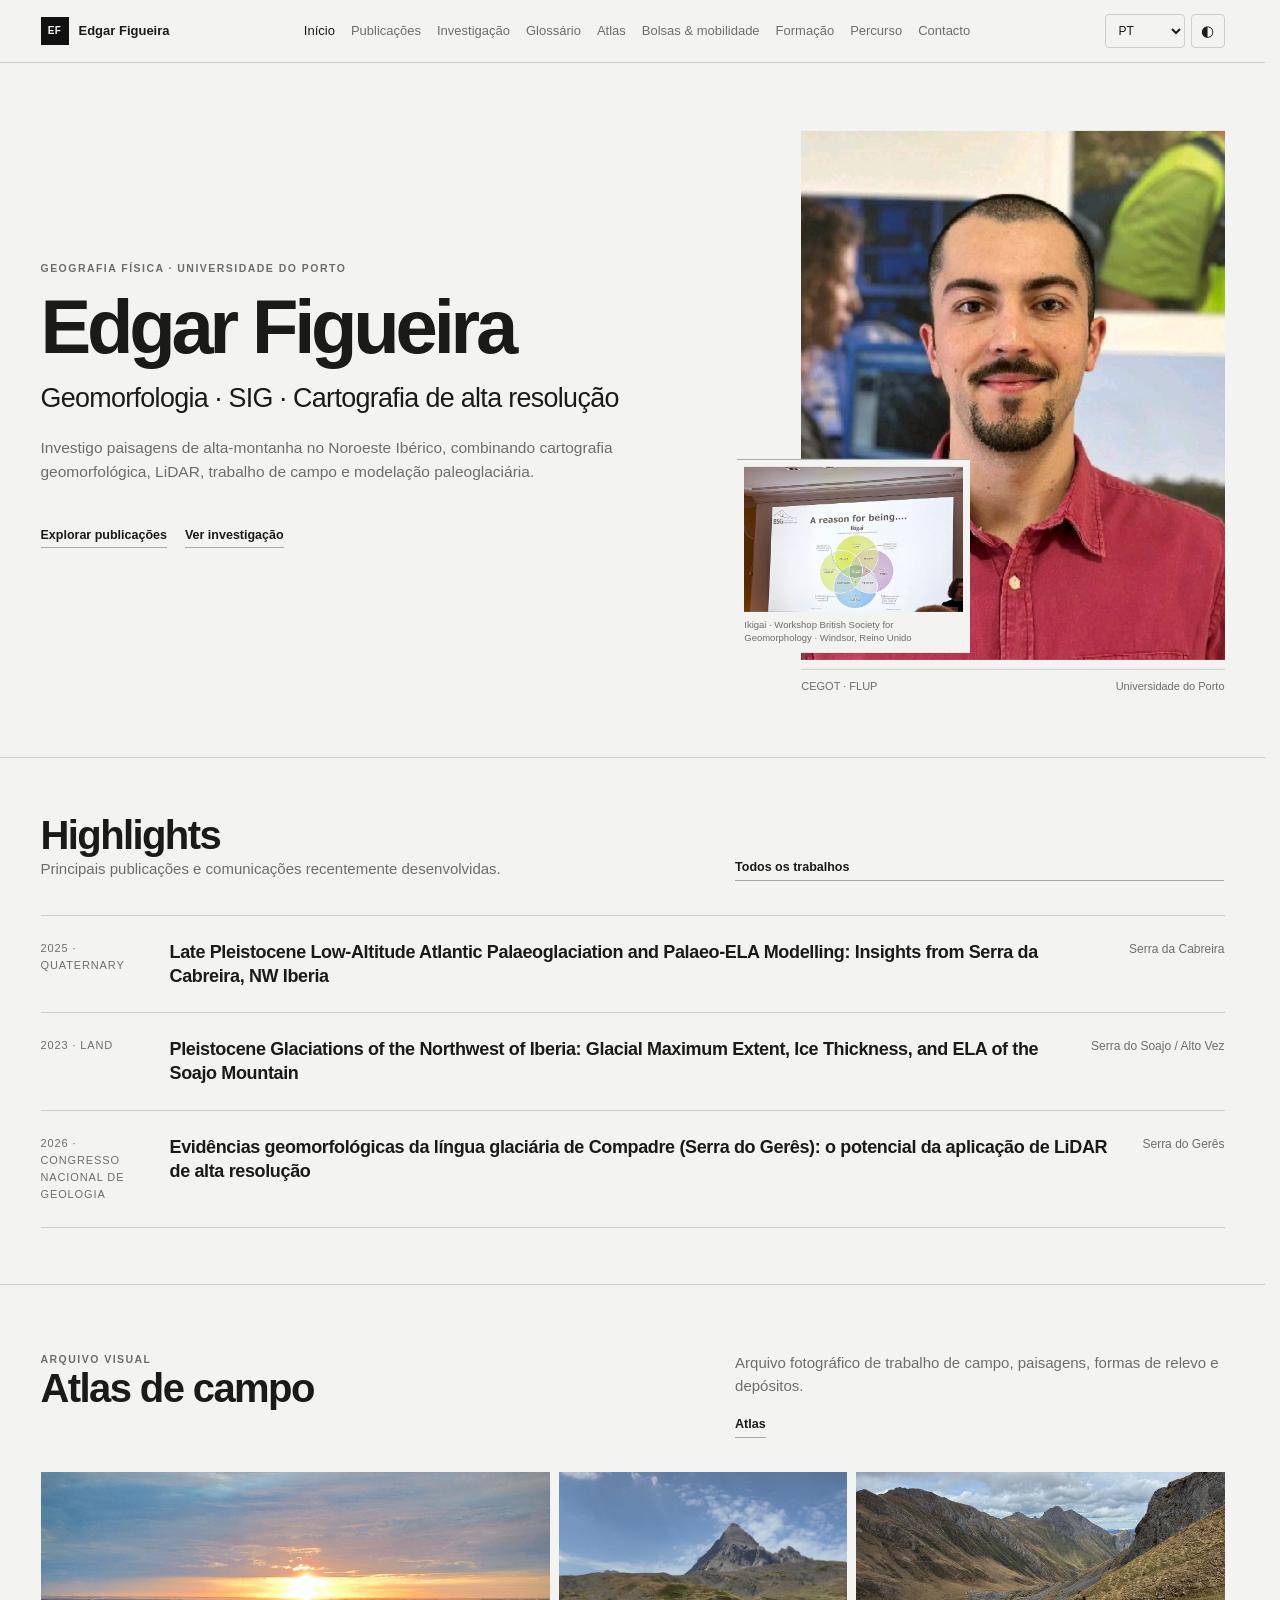
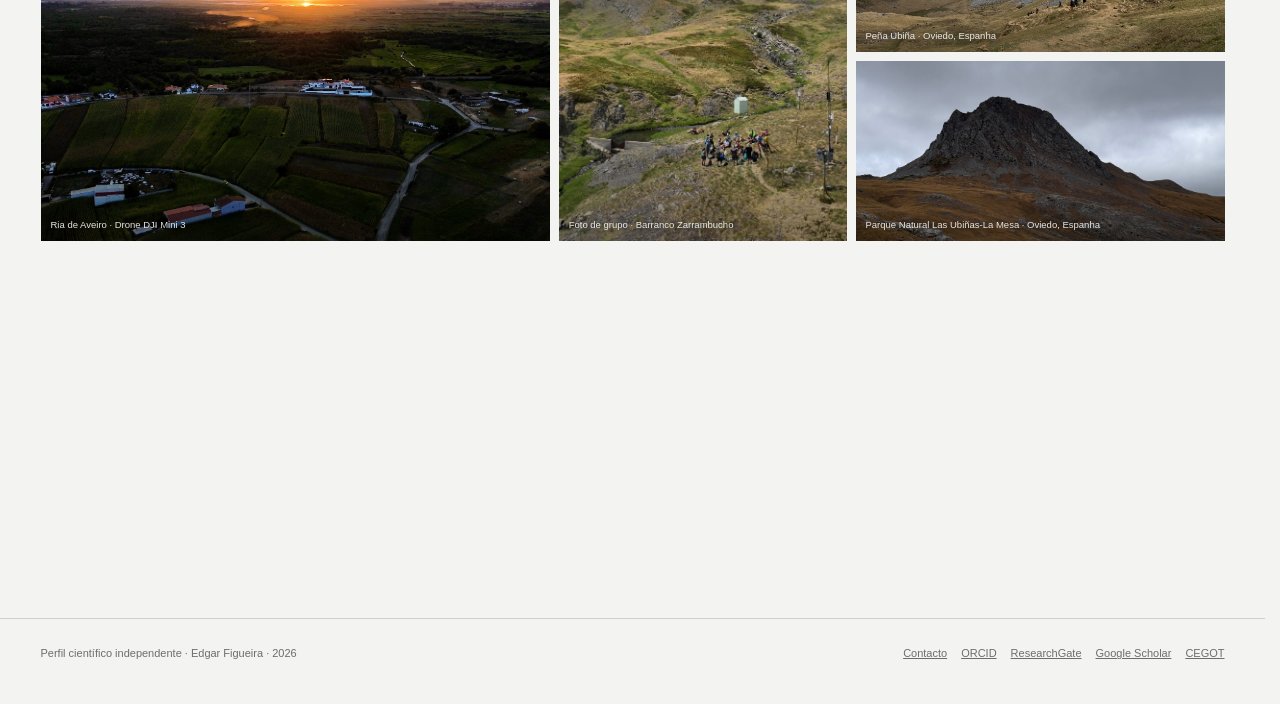
==== index.html @ c6c8e788 "Initial portfolio website Initial portfolio website" ====
<!DOCTYPE html>

<html lang="pt">
<head>
<meta charset="utf-8"/>
<meta content="width=device-width,initial-scale=1" name="viewport"/>
<meta content="light dark" name="color-scheme"/>
<link href="styles.css" rel="stylesheet"/>
<meta content="Portefólio científico de Edgar Figueira — geomorfologia glaciária, SIG, LiDAR e reconstrução paleoglaciária no Noroeste Ibérico." data-i18n-content="home_meta_description" name="description"/>
<title data-i18n="home_meta_title">Edgar Figueira · Portefólio científico</title>
<link data-site-favicon="1" href="assets/favicon.svg" rel="icon" type="image/svg+xml"/>
</head>
<body>
<a class="skip-link" data-i18n="skip" href="#main"></a>
<header class="site-header">
<nav aria-label="Navegação principal" class="navbar" data-i18n-aria="nav_primary">
<a class="brand" href="index.html"><span class="brand-mark" data-profile-mark="1">EF</span><span data-profile-name="1">Edgar Figueira</span></a>
<div class="nav-links" id="navLinks">
<a aria-current="page" data-i18n="nav_home" href="index.html"></a><a data-i18n="nav_works" href="works.html"></a><a data-i18n="nav_research" href="research.html"></a><a data-i18n="nav_terms" href="terminology.html"></a><a data-i18n="nav_atlas" href="atlas.html"></a><a data-i18n="nav_mobility" href="mobility.html"></a><a data-i18n="nav_training" href="training.html"></a><a data-i18n="nav_cv" href="cv.html"></a><a data-i18n="nav_contact" href="contact.html"></a>
</div>
<div class="nav-actions">
<select aria-label="Selecionar idioma" class="lang-select" data-i18n-aria="language_select" id="languageSelect">
<option value="pt">PT</option>
<option value="es">ES</option>
<option value="en">EN</option>
<option value="de">DE</option>
<option value="fr">FR</option>
<option value="it">IT</option>
<option value="no">NO</option>
<option value="zh">中文</option></select><button class="icon-btn" data-i18n-aria="theme" id="themeToggle">
						◐</button><button aria-expanded="false" class="icon-btn menu-btn" data-i18n-aria="menu" id="menuToggle">
						☰
					</button>
</div>
</nav>
</header>
<main id="main">
<section class="hero home-hero">
<div class="shell hero-grid home-hero-grid">
<div class="home-hero-copy">
<div class="kicker" data-i18n="hero_kicker"></div>
<h1 data-profile-name="1">Edgar Figueira</h1>
<p class="hero-subtitle" data-i18n="hero_subtitle"></p>
<p class="hero-copy" data-i18n="hero_copy"></p>
<div class="actions">
<a class="text-action strong" data-i18n="explore" href="works.html"></a>
<a class="text-action strong" data-i18n="research" href="research.html"></a>
</div>
</div>
<div class="home-hero-media" data-home-parallax="">
<figure class="portrait-wrap home-portrait">
<img alt="Retrato de Edgar Figueira" data-i18n-alt="cv_portrait_alt" data-profile-image="1" src="assets/me.jpeg"/>
<figcaption>
<span data-i18n="home_affiliation_primary">CEGOT · FLUP</span><span data-i18n="home_affiliation_secondary">Universidade do Porto</span>
</figcaption>
</figure>
<figure class="home-field-image" hidden="" id="homeHeroField">
<img alt="" id="homeHeroFieldImage"/>
<figcaption id="homeHeroFieldCaption"></figcaption>
</figure>
</div>
</div>
</section>
<section class="section home-highlights-section" data-reveal="">
<div class="shell">
<div class="section-head">
<div>
<h2 class="section-title" data-i18n="selected"></h2>
<p class="section-copy" data-i18n="selected_copy"></p>
</div>
<a class="text-action" data-i18n="all_works" href="works.html"></a>
</div>
<div class="selected-list" id="highlightsList"></div>
</div>
</section>
<section class="section home-atlas-preview" data-reveal="" hidden="" id="homeAtlasPreview">
<div class="shell">
<div class="section-head atlas-preview-head">
<div>
<div class="kicker" data-i18n="atlas_kicker"></div>
<h2 class="section-title" data-i18n="atlas_title"></h2>
</div>
<div>
<p class="section-copy" data-i18n="atlas_copy"></p>
<a class="text-action strong" data-i18n="nav_atlas" href="atlas.html"></a>
</div>
</div>
<div aria-live="polite" class="home-photo-mosaic" id="homePhotoMosaic"></div>
</div>
</section>
<section class="section home-metrics-section" data-reveal="">
<div class="shell">
<div class="metrics" id="homeMetrics">
<div class="metric">
<strong data-count-metric="" data-metric-value="publications">17</strong><span data-i18n="metric_publications"></span>
</div>
<div class="metric metric-live" data-live-source="crossref">
<strong aria-live="polite" data-count-metric="" data-live-citation="crossref">—</strong><span data-i18n="metric_crossref_citations"></span>
</div>
<div class="metric metric-live" data-live-source="opencitations">
<strong aria-live="polite" data-count-metric="" data-live-citation="opencitations">—</strong><span data-i18n="metric_opencitations_citations"></span>
</div>
<div class="metric">
<strong data-count-metric="" data-metric-value="studyAreas">6</strong><span data-i18n="metric_regions"></span>
</div>
</div>
<p class="metrics-source">
<span data-i18n="metric_live_source"></span>
<a href="https://www.crossref.org/" rel="noopener" target="_blank">Crossref</a>
<span aria-hidden="true">·</span>
<a href="https://opencitations.net/" rel="noopener" target="_blank">OpenCitations</a>
<span aria-hidden="true">·</span>
<span aria-live="polite" data-metrics-status="metric_live_loading" id="metricsLiveStatus"></span>
</p>
<p class="metrics-note" data-i18n="metric_coverage_note"></p>
</div>
</section>
</main>
<footer>
<div class="shell footer-row">
<span><span data-i18n="footer"></span> · <span data-current-year=""></span></span>
<div class="footer-links">
<a data-i18n="nav_contact" href="contact.html"></a><a data-profile-link="orcid" href="https://orcid.org/0000-0001-9567-1648" rel="noopener" target="_blank">ORCID</a><a data-profile-link="researchgate" href="https://www.researchgate.net/profile/Edgar-Figueira-2" rel="noopener" target="_blank">ResearchGate</a><a data-profile-link="googleScholar" href="https://scholar.google.com/citations?user=lm7kI1sAAAAJ&amp;hl=pt-PT&amp;oi=ao" rel="noopener" target="_blank">Google Scholar</a><a data-profile-link="cegot" href="https://cegot.pt/pt/membros/edgar-junceiro-ramos-carneiro-figueira" rel="noopener" target="_blank">CEGOT</a>
</div>
</div>
</footer>
<script src="js/data-loader.js"></script>
<script src="js/app.js"></script>
<script src="js/metrics.js?v=7.5.0"></script>
<script src="js/home.js"></script>
</body>
</html>
---- styles.css ----
:root {
	--bg: #f3f3f1;
	--text: #1a1a19;
	--muted: #6d6d69;
	--line: #cececa;
	--line2: #a9a9a4;
	--paper: #fafaf8;
	--invert: #111;
	--invtext: #f5f5f2;
	--max: 1240px;
	--shadow: 0 18px 50px rgba(0, 0, 0, 0.08);
}
html[data-theme="dark"] {
	--bg: #171716;
	--text: #ededeb;
	--muted: #a7a7a1;
	--line: #343432;
	--line2: #5d5d58;
	--paper: #1e1e1c;
	--invert: #f0f0ec;
	--invtext: #141413;
	--shadow: 0 20px 55px rgba(0, 0, 0, 0.28);
}
* {
	box-sizing: border-box;
}
html {
	scroll-behavior: smooth;
}
body {
	margin: 0;
	background: var(--bg);
	color: var(--text);
	font-family:
		-apple-system, BlinkMacSystemFont, "Segoe UI", Inter, Roboto, Helvetica,
		Arial, sans-serif;
	font-size: 15px;
	line-height: 1.55;
	-webkit-font-smoothing: antialiased;
}
a {
	color: inherit;
}
button,
select,
input {
	font: inherit;
}
.skip-link {
	position: absolute;
	left: -9999px;
}
.skip-link:focus {
	left: 16px;
	top: 16px;
	z-index: 999;
	background: var(--paper);
	padding: 8px 12px;
}
.shell {
	max-width: var(--max);
	margin: 0 auto;
	padding: 0 28px;
}
.site-header {
	position: sticky;
	top: 0;
	z-index: 100;
	background: color-mix(in srgb, var(--bg) 90%, transparent);
	backdrop-filter: blur(18px);
	border-bottom: 1px solid var(--line);
}
.navbar {
	max-width: var(--max);
	margin: auto;
	min-height: 62px;
	padding: 0 28px;
	display: grid;
	grid-template-columns: auto 1fr auto;
	align-items: center;
	gap: 26px;
}
.brand {
	display: inline-flex;
	align-items: center;
	gap: 10px;
	text-decoration: none;
	font-size: 13px;
	font-weight: 700;
}
.brand-mark {
	width: 28px;
	height: 28px;
	display: grid;
	place-items: center;
	background: var(--invert);
	color: var(--invtext);
	font-size: 10px;
	letter-spacing: 0.03em;
}
.nav-links {
	display: flex;
	justify-content: center;
	gap: 20px;
}
.nav-links a {
	text-decoration: none;
	color: var(--muted);
	font-size: 13px;
}
.nav-links a:hover,
.nav-links a[aria-current="page"] {
	color: var(--text);
}
.nav-actions {
	display: flex;
	gap: 6px;
	align-items: center;
}
.icon-btn,
.lang-select {
	height: 34px;
	border: 1px solid var(--line);
	background: transparent;
	color: var(--text);
	border-radius: 4px;
}
.icon-btn {
	width: 34px;
	cursor: pointer;
}
.lang-select {
	padding: 0 25px 0 9px;
	font-size: 12px;
}
.menu-btn {
	display: none;
}
.hero {
	padding: 72px 0 50px;
}
.hero-grid {
	display: grid;
	grid-template-columns: minmax(0, 1.25fr) minmax(260px, 0.55fr);
	gap: clamp(44px, 8vw, 110px);
	align-items: end;
}
.kicker,
.eyebrow {
	font-size: 10.5px;
	text-transform: uppercase;
	letter-spacing: 0.14em;
	color: var(--muted);
	font-weight: 700;
}
.hero h1,
.page-hero h1,
.work-detail-head h1 {
	margin: 14px 0 16px;
	font-size: clamp(44px, 6.7vw, 76px);
	line-height: 0.98;
	letter-spacing: -0.055em;
	font-weight: 720;
}
.hero-subtitle {
	font-size: clamp(19px, 2.1vw, 27px);
	line-height: 1.3;
	letter-spacing: -0.025em;
	max-width: 760px;
	margin: 0;
}
.hero-copy,
.page-hero p {
	color: var(--muted);
	max-width: 720px;
	font-size: 15.5px;
}
.hero-copy {
	margin: 20px 0 24px;
}
.actions {
	display: flex;
	gap: 18px;
	flex-wrap: wrap;
}
.text-action,
.back-link {
	background: none;
	border: 0;
	padding: 0;
	color: var(--text);
	text-decoration: none;
	font-size: 12.5px;
	font-weight: 650;
	cursor: pointer;
	border-bottom: 1px solid var(--line2);
	padding-bottom: 2px;
}
.text-action:hover,
.back-link:hover {
	border-color: var(--text);
}
.text-action.strong {
	display: inline-block;
	margin-top: 18px;
}
.portrait-wrap {
	margin: 0;
}
.portrait-wrap img {
	width: 100%;
	aspect-ratio: 4/5;
	object-fit: cover;
	display: block;
}
.portrait-wrap figcaption {
	border-top: 1px solid var(--line);
	margin-top: 9px;
	padding-top: 8px;
	color: var(--muted);
	font-size: 11px;
	display: flex;
	justify-content: space-between;
	gap: 12px;
}
.section {
	border-top: 1px solid var(--line);
	padding: 62px 0;
}
.section-head {
	display: grid;
	grid-template-columns: minmax(0, 1fr) minmax(260px, 0.75fr);
	gap: 42px;
	align-items: end;
	margin-bottom: 34px;
}
.section-title {
	font-size: clamp(27px, 3.2vw, 40px);
	line-height: 1.08;
	letter-spacing: -0.04em;
	margin: 0;
	font-weight: 690;
}
.section-copy {
	color: var(--muted);
	margin: 0;
	max-width: 650px;
}
.editorial-lines {
	border-top: 1px solid var(--line);
}
.editorial-line {
	display: grid;
	grid-template-columns: 58px minmax(180px, 0.7fr) 1.3fr;
	gap: 28px;
	padding: 22px 0;
	border-bottom: 1px solid var(--line);
}
.editorial-line .num {
	font-size: 10px;
	color: var(--muted);
	letter-spacing: 0.1em;
}
.editorial-line h3 {
	font-size: 18px;
	margin: 0;
	letter-spacing: -0.025em;
	font-weight: 650;
}
.editorial-line p {
	margin: 0;
	color: var(--muted);
}
.selected-list {
	border-top: 1px solid var(--line);
}
.selected-item {
	display: grid;
	grid-template-columns: 105px 1fr auto;
	gap: 24px;
	align-items: start;
	padding: 24px 0;
	border-bottom: 1px solid var(--line);
	text-decoration: none;
}
.selected-item span {
	font-size: 11px;
	color: var(--muted);
	text-transform: uppercase;
	letter-spacing: 0.08em;
}
.selected-item strong {
	font-size: 18px;
	line-height: 1.35;
	letter-spacing: -0.02em;
	font-weight: 620;
}
.selected-item em {
	font-style: normal;
	color: var(--muted);
	font-size: 12px;
	white-space: nowrap;
}
.selected-item:hover strong {
	text-decoration: underline;
	text-underline-offset: 4px;
}
.metrics {
	display: grid;
	grid-template-columns: repeat(4, 1fr);
	gap: 26px;
}
.metric {
	padding-top: 12px;
	border-top: 1px solid var(--line2);
}
.metric strong {
	display: block;
	font-size: 34px;
	line-height: 1;
	letter-spacing: -0.04em;
	font-weight: 650;
}
.metric span {
	display: block;
	color: var(--muted);
	font-size: 11px;
	margin-top: 7px;
}
.atlas {
	display: grid;
	grid-template-columns: 1.35fr 0.72fr 1.1fr;
	grid-auto-rows: 235px;
	gap: 10px;
}
.atlas-item {
	margin: 0;
	position: relative;
	overflow: hidden;
	background: var(--paper);
	cursor: pointer;
}
.atlas-item.landscape:nth-child(3n + 1) {
	grid-column: span 2;
}
.atlas-item.portrait {
	grid-row: span 2;
}
.atlas-item img {
	width: 100%;
	height: 100%;
	object-fit: cover;
	display: block;
	transition: transform 0.35s ease;
}
.atlas-item:hover img {
	transform: scale(1.012);
}
.atlas-item figcaption {
	position: absolute;
	left: 10px;
	right: 10px;
	bottom: 9px;
	background: color-mix(in srgb, var(--bg) 82%, transparent);
	backdrop-filter: blur(8px);
	padding: 6px 8px;
	font-size: 10.5px;
	color: var(--muted);
}
.photo-placeholder,
.photo-slot > div {
	width: 100%;
	height: 100%;
	display: flex;
	flex-direction: column;
	justify-content: flex-end;
	padding: 18px;
	background: linear-gradient(145deg, var(--paper), var(--bg));
	border: 1px solid var(--line);
	color: var(--muted);
}
.photo-placeholder span,
.photo-slot span {
	font-size: 10px;
	margin-bottom: auto;
}
.photo-placeholder strong,
.photo-slot strong {
	color: var(--text);
	font-size: 13px;
}
.photo-placeholder em,
.photo-slot em {
	font-style: normal;
	font-size: 10px;
	text-transform: uppercase;
	letter-spacing: 0.12em;
}
.photo-modal {
	border: 0;
	padding: 0;
	background: transparent;
	max-width: min(92vw, 1100px);
	max-height: 92vh;
}
.photo-modal::backdrop {
	background: rgba(0, 0, 0, 0.78);
}
.modal-inner {
	background: var(--paper);
	padding: 10px;
}
.modal-inner img {
	display: block;
	max-width: 100%;
	max-height: 78vh;
	object-fit: contain;
}
.modal-bar {
	display: flex;
	justify-content: space-between;
	gap: 18px;
	padding: 10px 4px 2px;
	color: var(--muted);
	font-size: 11px;
}
.page-hero {
	padding: 56px 0 34px;
}
.page-hero h1 {
	font-size: clamp(40px, 5.5vw, 66px);
}
.works-layout {
	display: grid;
	grid-template-columns: minmax(0, 1.1fr) minmax(360px, 0.9fr);
	gap: 54px;
	align-items: start;
	padding-bottom: 76px;
}
.works-panel {
	min-width: 0;
}
.filters {
	position: sticky;
	top: 62px;
	z-index: 40;
	background: color-mix(in srgb, var(--bg) 94%, transparent);
	backdrop-filter: blur(16px);
	padding: 12px 0 16px;
	border-bottom: 1px solid var(--line);
}
.filter-row {
	display: grid;
	grid-template-columns: 1fr auto auto;
	gap: 8px;
}
.search-input,
.filter-select {
	height: 38px;
	background: transparent;
	border: 1px solid var(--line);
	color: var(--text);
	border-radius: 3px;
	padding: 0 10px;
	font-size: 12.5px;
}
.filter-summary {
	color: var(--muted);
	font-size: 10.5px;
	margin-top: 8px;
}
.works-list {
	border-top: 1px solid var(--line);
}
.work-row {
	display: grid;
	grid-template-columns: 104px 1fr;
	gap: 22px;
	padding: 25px 0;
	border-bottom: 1px solid var(--line);
}
.work-row.is-active {
	background: linear-gradient(
		90deg,
		color-mix(in srgb, var(--text) 5%, transparent),
		transparent
	);
}
.work-index {
	display: flex;
	flex-direction: column;
	gap: 4px;
	color: var(--muted);
	font-size: 10.5px;
	text-transform: uppercase;
	letter-spacing: 0.08em;
}
.work-main h2 {
	font-size: 17px;
	line-height: 1.38;
	letter-spacing: -0.018em;
	margin: 0 0 8px;
	font-weight: 620;
}
.work-main h2 a {
	text-decoration: none;
}
.work-main h2 a:hover {
	text-decoration: underline;
	text-underline-offset: 4px;
}
.work-main p {
	margin: 0;
	color: var(--muted);
	font-size: 12.5px;
}
.work-venue {
	margin-top: 3px !important;
}
.work-actions {
	display: flex;
	gap: 15px;
	flex-wrap: wrap;
	margin-top: 13px;
}
.map-panel {
	position: sticky;
	top: 80px;
}
.map-frame {
	border-top: 1px solid var(--line2);
	border-bottom: 1px solid var(--line);
	padding: 10px 0;
}
.map-toolbar {
	display: flex;
	justify-content: space-between;
	align-items: center;
	gap: 16px;
	margin-bottom: 8px;
}
.map-focus {
	font-size: 10.5px;
	color: var(--muted);
	margin: 8px 0 0;
}
.map-panel #map {
	height: min(68vh, 650px);
	min-height: 500px;
	background: var(--paper);
}
.leaflet-container {
	font-family: inherit;
	background: #deded9;
}
.leaflet-tile-pane {
	filter: grayscale(1) contrast(0.88) brightness(1.05);
}
html[data-theme="dark"] .leaflet-tile-pane {
	filter: grayscale(1) invert(0.88) hue-rotate(180deg) brightness(0.7)
		contrast(0.82);
}
.region-outline {
	stroke: var(--muted) !important;
	fill: var(--text) !important;
}
.work-extent {
	stroke: var(--text) !important;
	fill: var(--text) !important;
}
.leaflet-control-attribution {
	font-size: 8px !important;
}
.research-layout {
	display: grid;
	grid-template-columns: 250px 1fr;
	gap: 55px;
	align-items: start;
}
.research-nav {
	position: sticky;
	top: 88px;
}
.research-nav a {
	display: block;
	padding: 8px 0;
	border-bottom: 1px solid var(--line);
	font-size: 12px;
	color: var(--muted);
	text-decoration: none;
}
.research-nav a:hover {
	color: var(--text);
}
.research-copy section {
	padding: 0 0 45px;
}
.research-copy h2 {
	font-size: 29px;
	letter-spacing: -0.035em;
	margin: 0 0 15px;
}
.research-copy p {
	color: var(--muted);
	max-width: 760px;
}
.glossary-tools {
	display: grid;
	grid-template-columns: 1fr auto;
	gap: 8px;
	margin: 24px 0 8px;
}
.glossary-count {
	font-size: 10.5px;
	color: var(--muted);
	margin-bottom: 8px;
}
.glossary-list {
	border-top: 1px solid var(--line);
}
.glossary-row {
	border-bottom: 1px solid var(--line);
}
.glossary-row summary {
	list-style: none;
	cursor: pointer;
	display: grid;
	grid-template-columns: 50px 1fr auto;
	gap: 18px;
	align-items: center;
	padding: 14px 0;
}
.glossary-row summary::-webkit-details-marker {
	display: none;
}
.glossary-no {
	font-size: 10px;
	color: var(--muted);
}
.glossary-main {
	display: flex;
	flex-direction: column;
}
.glossary-main strong {
	font-size: 14px;
	font-weight: 620;
}
.glossary-main small {
	color: var(--muted);
	font-size: 10.5px;
}
.glossary-expand {
	color: var(--muted);
	font-size: 10px;
}
.language-grid {
	display: grid;
	grid-template-columns: repeat(4, 1fr);
	gap: 0;
	border-top: 1px solid var(--line);
	padding: 0 0 14px 50px;
}
.language-grid div {
	padding: 12px 14px 5px 0;
}
.language-grid span {
	display: block;
	color: var(--muted);
	font-size: 9px;
	letter-spacing: 0.08em;
	margin-bottom: 3px;
}
.language-grid strong {
	font-size: 12.5px;
	font-weight: 580;
}
.glossary-note {
	font-size: 11px;
	color: var(--muted);
	margin-top: 16px;
}
.cv-grid {
	display: grid;
	grid-template-columns: 260px 1fr;
	gap: 58px;
	padding-bottom: 75px;
}
.cv-aside {
	position: sticky;
	top: 88px;
}
.cv-aside p {
	color: var(--muted);
	font-size: 13px;
}
.cv-block {
	border-top: 1px solid var(--line2);
	padding: 20px 0 38px;
}
.cv-block h2 {
	font-size: 26px;
	margin: 0 0 12px;
	letter-spacing: -0.03em;
}
.cv-entry {
	display: grid;
	grid-template-columns: 135px 1fr;
	gap: 22px;
	padding: 15px 0;
	border-bottom: 1px solid var(--line);
}
.cv-entry .date {
	font-size: 10.5px;
	color: var(--muted);
}
.cv-entry h3 {
	font-size: 14px;
	margin: 0 0 3px;
}
.cv-entry p {
	font-size: 12.5px;
	color: var(--muted);
	margin: 0;
}
.work-detail {
	padding: 50px 0 80px;
}
.work-detail-head {
	max-width: 990px;
	padding: 22px 0 38px;
}
.work-detail-head h1 {
	font-size: clamp(34px, 5vw, 62px);
	max-width: 980px;
}
.detail-authors {
	font-size: 14px;
	margin: 0;
}
.detail-venue {
	color: var(--muted);
	font-size: 12.5px;
	margin: 4px 0 0;
}
.detail-grid {
	display: grid;
	grid-template-columns: minmax(0, 1.25fr) minmax(320px, 0.75fr);
	gap: 65px;
	align-items: start;
	border-top: 1px solid var(--line2);
	padding-top: 30px;
}
.detail-copy section {
	display: grid;
	grid-template-columns: 165px 1fr;
	gap: 26px;
	padding: 22px 0;
	border-bottom: 1px solid var(--line);
}
.detail-copy h2 {
	font-size: 11px;
	text-transform: uppercase;
	letter-spacing: 0.1em;
	margin: 2px 0;
	color: var(--muted);
}
.detail-copy p,
.detail-copy ul {
	margin: 0;
	font-size: 14px;
}
.detail-copy ul {
	padding-left: 18px;
}
.detail-copy li + li {
	margin-top: 7px;
}
.citation {
	font-family: ui-monospace, SFMono-Regular, Menlo, Consolas, monospace;
	font-size: 11.5px !important;
}
.source-note {
	color: var(--muted);
	font-size: 12px !important;
}
.detail-side {
	position: sticky;
	top: 82px;
}
.detail-map {
	height: 350px;
	background: var(--paper);
	border-top: 1px solid var(--line2);
	border-bottom: 1px solid var(--line);
}
.detail-photo {
	height: 230px;
	margin-top: 34px;
}
.related {
	margin-top: 55px;
	border-top: 1px solid var(--line2);
}
.related h2 {
	font-size: 18px;
	margin: 20px 0;
}
.related a {
	display: grid;
	grid-template-columns: 72px 1fr;
	gap: 20px;
	padding: 14px 0;
	border-bottom: 1px solid var(--line);
	text-decoration: none;
}
.related a span {
	font-size: 10.5px;
	color: var(--muted);
}
.related a strong {
	font-size: 13.5px;
	font-weight: 590;
}
.related a:hover strong {
	text-decoration: underline;
}
footer {
	border-top: 1px solid var(--line);
	padding: 26px 0 42px;
	color: var(--muted);
	font-size: 11px;
}
.footer-row {
	display: flex;
	justify-content: space-between;
	gap: 20px;
	flex-wrap: wrap;
}
.footer-links {
	display: flex;
	gap: 14px;
}
.footer-links a {
	color: var(--muted);
}
@media (max-width: 960px) {
	.navbar {
		grid-template-columns: auto auto;
		justify-content: space-between;
	}
	.nav-links {
		display: none;
		grid-column: 1/-1;
		justify-content: flex-start;
		padding-bottom: 10px;
	}
	.nav-links.open {
		display: flex;
		flex-wrap: wrap;
	}
	.menu-btn {
		display: block;
	}
	.hero-grid,
	.works-layout,
	.detail-grid,
	.cv-grid,
	.research-layout {
		grid-template-columns: 1fr;
	}
	.portrait-wrap {
		max-width: 380px;
	}
	.map-panel,
	.detail-side,
	.cv-aside,
	.research-nav {
		position: static;
	}
	.map-panel #map {
		min-height: 430px;
		height: 54vh;
	}
	.section-head {
		grid-template-columns: 1fr;
	}
	.atlas {
		grid-template-columns: 1fr 1fr;
		grid-auto-rows: 210px;
	}
	.atlas-item.landscape:nth-child(3n + 1) {
		grid-column: span 2;
	}
	.language-grid {
		grid-template-columns: repeat(2, 1fr);
	}
	.metrics {
		grid-template-columns: repeat(2, 1fr);
	}
}
@media (max-width: 620px) {
	body {
		font-size: 14px;
	}
	.shell,
	.navbar {
		padding-left: 17px;
		padding-right: 17px;
	}
	.brand span:last-child {
		display: none;
	}
	.hero {
		padding-top: 48px;
	}
	.hero h1 {
		font-size: 46px;
	}
	.section {
		padding: 48px 0;
	}
	.editorial-line {
		grid-template-columns: 35px 1fr;
	}
	.editorial-line p {
		grid-column: 2;
	}
	.selected-item {
		grid-template-columns: 72px 1fr;
	}
	.selected-item em {
		display: none;
	}
	.atlas {
		grid-template-columns: 1fr;
		grid-auto-rows: auto;
	}
	.atlas-item {
		height: 220px;
	}
	.atlas-item.landscape:nth-child(3n + 1) {
		grid-column: auto;
	}
	.atlas-item.portrait {
		grid-row: auto;
		height: 360px;
	}
	.filter-row,
	.glossary-tools {
		grid-template-columns: 1fr;
	}
	.work-row {
		grid-template-columns: 72px 1fr;
	}
	.language-grid {
		grid-template-columns: 1fr;
		padding-left: 0;
	}
	.glossary-row summary {
		grid-template-columns: 35px 1fr;
	}
	.glossary-expand {
		display: none;
	}
	.detail-copy section {
		grid-template-columns: 1fr;
		gap: 8px;
	}
	.cv-entry {
		grid-template-columns: 1fr;
		gap: 5px;
	}
	.metrics {
		grid-template-columns: 1fr 1fr;
	}
}
@media (prefers-reduced-motion: reduce) {
	* {
		scroll-behavior: auto !important;
		transition: none !important;
	}
}
.metrics-source {
	margin: 18px 0 0;
	color: var(--muted);
	font-size: 10px;
	letter-spacing: 0.02em;
}
.metrics-source a {
	color: inherit;
	text-decoration: none;
	border-bottom: 1px solid var(--line);
}
.metrics-source a:hover {
	color: var(--text);
	border-color: var(--text);
}
.atlas-page-section {
	padding-top: 28px;
}
.atlas-head {
	grid-template-columns: 1fr auto;
	margin-bottom: 18px;
}
.atlas-head .kicker {
	text-align: right;
}
@media (max-width: 620px) {
	.atlas-head {
		grid-template-columns: 1fr;
	}
	.atlas-head .kicker {
		text-align: left;
	}
}
/* V4 — spatial index uses centroids + bounding-box navigation only */
.study-centroid {
	stroke: var(--text) !important;
	fill: var(--text) !important;
	transition:
		r 0.18s ease,
		fill-opacity 0.18s ease,
		stroke-width 0.18s ease;
}
.glossary-page-section {
	padding-top: 18px;
}
.glossary-shell {
	max-width: 980px;
}
.detail-photo-image {
	height: auto;
	margin: 34px 0 0;
}
.detail-photo-image img {
	display: block;
	width: 100%;
	max-height: 430px;
	object-fit: cover;
}
.detail-photo-image figcaption {
	margin-top: 7px;
	color: var(--muted);
	font-size: 10.5px;
}

/* V4.1 — robust per-work spatial index */
.study-centroid {
	cursor: pointer;
}
.leaflet-tooltip {
	font: 11px/1.35
		var(
			--font-sans,
			system-ui,
			-apple-system,
			BlinkMacSystemFont,
			"Segoe UI",
			sans-serif
		);
	background: var(--bg);
	color: var(--text);
	border: 1px solid var(--line);
	box-shadow: none;
	border-radius: 2px;
	padding: 6px 8px;
}
.leaflet-tooltip strong {
	font-weight: 650;
}
.leaflet-tooltip-top:before {
	border-top-color: var(--line);
}

/* V5 — photographic homepage + restrained scroll interaction */
.home-hero {
	padding-top: 64px;
	padding-bottom: 66px;
	overflow: hidden;
}
.home-hero-grid {
	grid-template-columns: minmax(0, 1.12fr) minmax(320px, 0.72fr);
	align-items: center;
}
.home-hero-copy {
	padding-bottom: 10px;
}
.home-hero-media {
	position: relative;
	min-width: 0;
	transform: translateY(var(--home-photo-shift, 0));
	transition: transform 0.08s linear;
}
.home-portrait {
	width: min(100%, 430px);
	margin-left: auto;
}
.home-portrait img {
	aspect-ratio: 4/5;
}
.home-field-image {
	position: absolute;
	left: -64px;
	bottom: 42px;
	width: min(55%, 240px);
	margin: 0;
	background: var(--bg);
	padding: 7px 7px 0;
	border-top: 1px solid var(--line2);
}
.home-field-image[hidden] {
	display: none;
}
.home-field-image img {
	display: block;
	width: 100%;
	aspect-ratio: 3/2;
	object-fit: cover;
}
.home-field-image figcaption {
	padding: 7px 0 8px;
	color: var(--muted);
	font-size: 9.5px;
	line-height: 1.35;
}
.home-highlights-section {
	padding-top: 56px;
	padding-bottom: 56px;
}
.home-atlas-preview {
	padding-top: 66px;
	padding-bottom: 72px;
}
.home-atlas-preview[hidden] {
	display: none;
}
.atlas-preview-head {
	align-items: start;
}
.home-photo-mosaic {
	display: grid;
	grid-template-columns: 1.38fr 0.78fr 1fr;
	grid-template-rows: 180px 180px;
	gap: 9px;
	min-height: 369px;
}
.home-photo {
	position: relative;
	display: block;
	overflow: hidden;
	background: var(--paper);
	min-width: 0;
}
.home-photo-1 {
	grid-column: 1;
	grid-row: 1/3;
}
.home-photo-2 {
	grid-column: 2;
	grid-row: 1/3;
}
.home-photo-3 {
	grid-column: 3;
	grid-row: 1;
}
.home-photo-4 {
	grid-column: 3;
	grid-row: 2;
}
.home-photo-5,
.home-photo-6 {
	display: none;
}
.home-photo img {
	width: 100%;
	height: 100%;
	object-fit: cover;
	display: block;
	transition:
		transform 0.55s cubic-bezier(0.2, 0.75, 0.25, 1),
		filter 0.35s ease;
}
.home-photo span {
	position: absolute;
	left: 10px;
	right: 10px;
	bottom: 9px;
	font-size: 9.5px;
	line-height: 1.35;
	color: #f5f5f2;
	text-shadow: 0 1px 8px rgba(0, 0, 0, 0.65);
	opacity: 0.92;
}
.home-photo:after {
	content: "";
	position: absolute;
	inset: auto 0 0;
	height: 45%;
	background: linear-gradient(to top, rgba(0, 0, 0, 0.38), transparent);
	pointer-events: none;
}
.home-photo span {
	z-index: 1;
}
@media (hover: hover) and (pointer: fine) {
	.home-photo:hover img {
		transform: scale(1.018);
	}
}
.home-metrics-section {
	padding-top: 74px;
	padding-bottom: 70px;
}
.home-metrics-section .metrics {
	gap: 44px;
}
.home-metrics-section .metric {
	border-top: 0;
	padding-top: 0;
}
.home-metrics-section .metric strong {
	font-size: clamp(42px, 5vw, 66px);
	font-weight: 580;
	letter-spacing: -0.06em;
	font-variant-numeric: tabular-nums;
}
.home-metrics-section .metric span {
	border-top: 1px solid var(--line2);
	padding-top: 9px;
	margin-top: 12px;
}
.home-contact-section {
	padding-top: 60px;
}
.contact-links {
	gap: 22px 28px;
}
.reveal-ready {
	opacity: 0;
	transform: translateY(13px);
	transition:
		opacity 0.7s ease,
		transform 0.7s cubic-bezier(0.2, 0.75, 0.25, 1);
}
.reveal-ready.is-visible {
	opacity: 1;
	transform: none;
}
@media (max-width: 1040px) {
	.home-field-image {
		left: -26px;
		width: 48%;
	}
	.home-photo-mosaic {
		grid-template-columns: 1.35fr 0.8fr;
		grid-template-rows: 210px 210px;
	}
	.home-photo-1 {
		grid-column: 1;
		grid-row: 1/3;
	}
	.home-photo-2 {
		grid-column: 2;
		grid-row: 1;
	}
	.home-photo-3 {
		grid-column: 2;
		grid-row: 2;
	}
	.home-photo-4 {
		display: none;
	}
}
@media (max-width: 960px) {
	.home-hero-grid {
		grid-template-columns: 1fr;
		align-items: start;
	}
	.home-hero-media {
		width: min(76vw, 540px);
		margin-left: auto;
		margin-top: 28px;
	}
	.home-portrait {
		width: 78%;
		margin-right: 0;
	}
	.home-field-image {
		display: block;
		left: 0;
		bottom: 34px;
		width: 43%;
	}
	.home-field-image[hidden] {
		display: none;
	}
	.home-metrics-section .metrics {
		gap: 34px;
	}
}
@media (max-width: 620px) {
	.home-hero {
		padding-top: 42px;
		padding-bottom: 52px;
	}
	.home-hero-media {
		width: 100%;
		margin-top: 34px;
	}
	.home-portrait {
		width: 82%;
		margin-left: auto;
	}
	.home-field-image {
		left: 0;
		bottom: 24px;
		width: 46%;
		padding: 5px 5px 0;
	}
	.home-photo-mosaic {
		display: grid;
		grid-template-columns: 1.25fr 0.75fr;
		grid-template-rows: 190px 150px;
		min-height: 349px;
		gap: 6px;
	}
	.home-photo-1 {
		grid-column: 1;
		grid-row: 1/3;
	}
	.home-photo-2 {
		grid-column: 2;
		grid-row: 1;
	}
	.home-photo-3 {
		grid-column: 2;
		grid-row: 2;
	}
	.home-photo-4 {
		display: none;
	}
	.home-metrics-section .metric strong {
		font-size: 42px;
	}
	.home-metrics-section .metrics {
		gap: 28px 20px;
	}
	.reveal-ready {
		transform: translateY(8px);
	}
}
@media (prefers-reduced-motion: reduce) {
	.home-hero-media {
		transform: none !important;
	}
	.reveal-ready {
		opacity: 1 !important;
		transform: none !important;
	}
}
.home-photo-mosaic[data-count="1"] {
	grid-template-columns: 1fr;
	grid-template-rows: 390px;
}
.home-photo-mosaic[data-count="1"] .home-photo-1 {
	grid-column: 1;
	grid-row: 1;
}
.home-photo-mosaic[data-count="2"] {
	grid-template-columns: 1.45fr 0.8fr;
	grid-template-rows: 390px;
}
.home-photo-mosaic[data-count="2"] .home-photo-1 {
	grid-column: 1;
	grid-row: 1;
}
.home-photo-mosaic[data-count="2"] .home-photo-2 {
	grid-column: 2;
	grid-row: 1;
}
.home-photo-mosaic[data-count="3"] {
	grid-template-columns: 1.35fr 0.8fr;
	grid-template-rows: 195px 195px;
}
.home-photo-mosaic[data-count="3"] .home-photo-1 {
	grid-column: 1;
	grid-row: 1/3;
}
.home-photo-mosaic[data-count="3"] .home-photo-2 {
	grid-column: 2;
	grid-row: 1;
}
.home-photo-mosaic[data-count="3"] .home-photo-3 {
	grid-column: 2;
	grid-row: 2;
}
@media (max-width: 620px) {
	.home-photo-mosaic[data-count="1"] {
		grid-template-rows: 300px;
	}
	.home-photo-mosaic[data-count="2"] {
		grid-template-columns: 1fr 1fr;
		grid-template-rows: 260px;
	}
	.home-photo-mosaic[data-count="3"] {
		grid-template-columns: 1.15fr 0.85fr;
		grid-template-rows: 150px 150px;
	}
}

/* V6 — dedicated research, terminology, mobility and contact pages */
.nav-links {
	gap: 16px;
}
.research-editorial {
	display: grid;
	grid-template-columns: minmax(270px, 0.75fr) minmax(0, 1.25fr);
	gap: 70px;
	align-items: start;
}
.research-lead {
	position: sticky;
	top: 94px;
}
.research-lead h2 {
	font-size: clamp(28px, 3.4vw, 43px);
	letter-spacing: -0.045em;
	line-height: 1.07;
	margin: 10px 0 18px;
}
.research-lead p {
	color: var(--muted);
	max-width: 500px;
}
.research-axis-list {
	border-top: 1px solid var(--line);
}
.research-axis {
	display: grid;
	grid-template-columns: 48px 1fr;
	gap: 22px;
	padding: 25px 0;
	border-bottom: 1px solid var(--line);
}
.research-axis > span {
	font-size: 10px;
	color: var(--muted);
	letter-spacing: 0.1em;
	padding-top: 4px;
}
.research-axis h3 {
	margin: 0 0 8px;
	font-size: 20px;
	letter-spacing: -0.025em;
	font-weight: 640;
}
.research-axis p {
	margin: 0;
	color: var(--muted);
	max-width: 720px;
}
.research-methods-layout {
	display: grid;
	grid-template-columns: minmax(260px, 0.65fr) minmax(0, 1.35fr);
	gap: 70px;
	align-items: start;
}
.method-stream {
	display: flex;
	flex-wrap: wrap;
	gap: 0;
	margin-top: 28px;
	border-top: 1px solid var(--line);
}
.method-stream span {
	padding: 11px 18px 11px 0;
	margin-right: 18px;
	border-bottom: 1px solid var(--line);
	font-size: 12px;
	color: var(--muted);
}
.research-links {
	display: grid;
	grid-template-columns: repeat(3, 1fr);
	gap: 36px;
}
.research-links a {
	text-decoration: none;
	border-top: 1px solid var(--line2);
	padding-top: 13px;
}
.research-links a span {
	display: block;
	color: var(--muted);
	font-size: 10px;
	text-transform: uppercase;
	letter-spacing: 0.1em;
	margin-bottom: 15px;
}
.research-links a strong {
	font-size: 18px;
	letter-spacing: -0.02em;
	font-weight: 620;
}
.research-links a:hover strong {
	text-decoration: underline;
	text-underline-offset: 4px;
}
.mobility-layout {
	display: grid;
	grid-template-columns: 230px 1fr;
	gap: 70px;
	align-items: start;
}
.mobility-layout aside {
	position: sticky;
	top: 92px;
}
.mobility-layout aside p {
	font-size: 12.5px;
	color: var(--muted);
	margin: 12px 0 0;
}
.mobility-list {
	border-top: 1px solid var(--line2);
}
.mobility-entry {
	display: grid;
	grid-template-columns: 150px 1fr;
	gap: 34px;
	padding: 28px 0;
	border-bottom: 1px solid var(--line);
}
.mobility-meta {
	display: flex;
	flex-direction: column;
	gap: 6px;
	color: var(--muted);
	font-size: 10.5px;
	text-transform: uppercase;
	letter-spacing: 0.08em;
}
.mobility-main h2 {
	margin: 0;
	font-size: 20px;
	line-height: 1.25;
	letter-spacing: -0.025em;
	font-weight: 640;
}
.mobility-title-line {
	display: flex;
	justify-content: space-between;
	gap: 24px;
	align-items: flex-start;
}
.mobility-status {
	white-space: nowrap;
	font-size: 10px;
	color: var(--muted);
	border-bottom: 1px solid var(--line2);
	padding-bottom: 3px;
}
.mobility-place {
	font-size: 12px !important;
	color: var(--muted) !important;
	margin: 6px 0 14px !important;
}
.mobility-main p {
	margin: 0;
	max-width: 720px;
	color: var(--muted);
}
.mobility-link-row {
	margin-top: 14px !important;
}
.mobility-link {
	display: inline-flex;
	align-items: center;
	gap: 7px;
	font-size: 11.5px;
	color: var(--text);
	text-decoration: none;
	border-bottom: 1px solid var(--line2);
	padding-bottom: 3px;
	transition:
		border-color 0.2s ease,
		opacity 0.2s ease;
}
.mobility-link:hover {
	border-color: var(--text);
}
.mobility-link:focus-visible {
	outline: 2px solid currentColor;
	outline-offset: 4px;
}
.contact-layout {
	display: grid;
	grid-template-columns: minmax(0, 1.2fr) minmax(290px, 0.65fr);
	gap: 90px;
	align-items: start;
}
.contact-form-wrap > .eyebrow,
.contact-directory > .eyebrow {
	margin-bottom: 26px;
}
.contact-form {
	border-top: 1px solid var(--line2);
}
.contact-form label {
	display: block;
	border-bottom: 1px solid var(--line);
	padding: 18px 0;
}
.contact-form label > span {
	display: block;
	font-size: 10px;
	text-transform: uppercase;
	letter-spacing: 0.1em;
	color: var(--muted);
	margin-bottom: 7px;
}
.contact-form input,
.contact-form textarea {
	display: block;
	width: 100%;
	border: 0;
	background: transparent;
	color: var(--text);
	outline: none;
	padding: 0;
	font-size: 15px;
	resize: vertical;
}
.contact-form textarea {
	min-height: 150px;
	line-height: 1.55;
}
.contact-form input:focus,
.contact-form textarea:focus {
	box-shadow: 0 1px 0 var(--text);
}
.contact-form-actions {
	display: flex;
	gap: 12px;
	flex-wrap: wrap;
	margin-top: 22px;
}
.contact-submit,
.contact-secondary {
	min-height: 42px;
	padding: 0 17px;
	border-radius: 2px;
	cursor: pointer;
	font-size: 12px;
	font-weight: 650;
}
.contact-submit {
	background: var(--invert);
	color: var(--invtext);
	border: 1px solid var(--invert);
}
.contact-secondary {
	background: transparent;
	color: var(--text);
	border: 1px solid var(--line2);
}
.contact-status {
	min-height: 20px;
	color: var(--muted);
	font-size: 11px;
	margin: 12px 0 0;
}
.contact-privacy {
	color: var(--muted);
	font-size: 10.5px;
	max-width: 610px;
	margin: 12px 0 0;
}
.contact-address {
	padding: 15px 0;
	border-top: 1px solid var(--line);
}
.contact-address span {
	display: block;
	color: var(--muted);
	font-size: 10px;
	text-transform: uppercase;
	letter-spacing: 0.09em;
	margin-bottom: 4px;
}
.contact-address a {
	text-decoration: none;
	font-size: 14px;
}
.contact-address a:hover {
	text-decoration: underline;
	text-underline-offset: 3px;
}
.contact-profile-list {
	margin-top: 28px;
	border-top: 1px solid var(--line2);
}
.contact-profile-list a {
	display: grid;
	grid-template-columns: 105px 1fr;
	gap: 18px;
	padding: 14px 0;
	border-bottom: 1px solid var(--line);
	text-decoration: none;
}
.contact-profile-list span {
	font-size: 10px;
	text-transform: uppercase;
	letter-spacing: 0.08em;
	color: var(--muted);
}
.contact-profile-list strong {
	font-size: 12.5px;
	font-weight: 590;
}
.contact-profile-list a:hover strong {
	text-decoration: underline;
	text-underline-offset: 3px;
}
@media (max-width: 1080px) {
	.nav-links {
		gap: 13px;
	}
	.nav-links a {
		font-size: 12px;
	}
}
@media (max-width: 960px) {
	.research-editorial,
	.research-methods-layout,
	.mobility-layout,
	.contact-layout {
		grid-template-columns: 1fr;
	}
	.research-lead,
	.mobility-layout aside {
		position: static;
	}
	.research-links {
		grid-template-columns: 1fr 1fr;
	}
	.contact-layout {
		gap: 55px;
	}
}
@media (max-width: 620px) {
	.research-axis {
		grid-template-columns: 34px 1fr;
	}
	.research-links {
		grid-template-columns: 1fr;
	}
	.mobility-entry {
		grid-template-columns: 1fr;
		gap: 10px;
	}
	.mobility-title-line {
		display: block;
	}
	.mobility-status {
		display: inline-block;
		margin-top: 8px;
	}
	.contact-profile-list a {
		grid-template-columns: 95px 1fr;
	}
}

/* V7.2 — device-safe mobile/tablet navigation
   The drawer is appended directly to <body> by js/app.js, so it is not
   constrained by the sticky/backdrop-filter header. */
html {
	overflow-x: clip;
	scrollbar-gutter: stable;
}
body {
	overflow-x: clip;
}
.mobile-nav-root {
	display: none;
}

@media (max-width: 1100px) {
	.site-header {
		background: var(--bg);
		-webkit-backdrop-filter: none;
		backdrop-filter: none;
	}
	.site-header .navbar {
		grid-template-columns: auto minmax(0, 1fr) auto !important;
		justify-content: stretch !important;
		min-height: 62px;
	}
	.navbar > .nav-links {
		display: none !important;
	}
	.nav-actions {
		grid-column: 3 !important;
		justify-self: end !important;
		position: static !important;
		z-index: auto !important;
		min-width: 0;
	}
	.menu-btn {
		display: inline-grid !important;
		place-items: center;
	}

	.mobile-nav-root {
		display: block;
		position: fixed;
		inset: 0;
		z-index: 1000;
		visibility: hidden;
		pointer-events: none;
	}
	.mobile-nav-backdrop {
		position: absolute;
		inset: 0;
		background: rgba(0, 0, 0, 0.3);
		opacity: 0;
		transition: opacity 0.24s ease;
	}
	.mobile-nav-drawer {
		position: absolute;
		top: 0;
		right: 0;
		bottom: 0;
		width: min(92vw, 400px);
		max-width: 100%;
		min-height: 0;
		display: grid;
		grid-template-rows: 62px minmax(0, 1fr);
		background: var(--paper);
		border-left: 1px solid var(--line);
		box-shadow: -22px 0 54px rgba(0, 0, 0, 0.14);
		transform: translate3d(100%, 0, 0);
		transition: transform 0.28s cubic-bezier(0.2, 0.75, 0.25, 1);
		will-change: transform;
	}
	html[data-theme="dark"] .mobile-nav-drawer {
		box-shadow: -22px 0 54px rgba(0, 0, 0, 0.38);
	}
	.mobile-nav-root.is-open {
		visibility: visible;
		pointer-events: auto;
	}
	.mobile-nav-root.is-open .mobile-nav-backdrop {
		opacity: 1;
	}
	.mobile-nav-root.is-open .mobile-nav-drawer {
		transform: translate3d(0, 0, 0);
	}

	.mobile-nav-head {
		display: flex;
		align-items: center;
		justify-content: space-between;
		gap: 18px;
		min-width: 0;
		padding-left: max(18px, env(safe-area-inset-left));
		padding-right: max(14px, env(safe-area-inset-right));
		border-bottom: 1px solid var(--line);
	}
	.mobile-nav-brand {
		display: flex;
		align-items: center;
		gap: 10px;
		min-width: 0;
		color: var(--text);
		text-decoration: none;
		font-size: 12.5px;
		font-weight: 680;
	}
	.mobile-nav-brand .brand-mark {
		flex: 0 0 auto;
	}
	.mobile-nav-brand span:last-child {
		overflow: hidden;
		white-space: nowrap;
		text-overflow: ellipsis;
	}
	.mobile-nav-close {
		flex: 0 0 42px;
		width: 42px;
		height: 42px;
		display: grid;
		place-items: center;
		border: 0;
		background: transparent;
		color: var(--text);
		cursor: pointer;
		font-size: 24px;
		line-height: 1;
		border-radius: 4px;
	}
	.mobile-nav-close:hover {
		background: color-mix(in srgb, var(--text) 5%, transparent);
	}
	.mobile-nav-close:focus-visible,
	.mobile-nav-links a:focus-visible {
		outline: 2px solid var(--text);
		outline-offset: 2px;
	}

	.mobile-nav-links {
		min-height: 0;
		overflow-y: auto;
		overflow-x: hidden;
		-webkit-overflow-scrolling: touch;
		overscroll-behavior: contain;
		display: flex;
		flex-direction: column;
		align-items: stretch;
		justify-content: flex-start;
		padding: 14px max(20px, env(safe-area-inset-right))
			max(26px, env(safe-area-inset-bottom))
			max(20px, env(safe-area-inset-left));
	}
	.mobile-nav-links a {
		flex: 0 0 auto;
		display: flex;
		align-items: center;
		gap: 12px;
		min-height: 52px;
		padding: 10px 2px;
		border-bottom: 1px solid var(--line);
		color: var(--text);
		text-decoration: none;
		font-size: 15.5px;
		line-height: 1.25;
		letter-spacing: -0.012em;
	}
	.mobile-nav-links a:first-child {
		border-top: 1px solid var(--line);
	}
	.mobile-nav-links a[aria-current="page"] {
		font-weight: 680;
	}
	.mobile-nav-links a[aria-current="page"]::after {
		content: "";
		width: 5px;
		height: 5px;
		margin-left: auto;
		flex: 0 0 auto;
		border-radius: 50%;
		background: var(--text);
	}
	body.nav-open {
		overflow: hidden;
	}
}

@media (max-width: 620px) {
	.site-header .navbar {
		min-height: 58px;
	}
	.mobile-nav-drawer {
		grid-template-rows: 58px minmax(0, 1fr);
		width: min(94vw, 380px);
	}
	.mobile-nav-links {
		padding-top: 10px;
	}
	.mobile-nav-links a {
		min-height: 49px;
		font-size: 15px;
	}
	.lang-select {
		max-width: 68px;
	}
}

@media (max-width: 360px) {
	.nav-actions {
		gap: 4px;
	}
	.icon-btn {
		width: 32px;
		height: 32px;
	}
	.lang-select {
		height: 32px;
		padding-left: 7px;
		padding-right: 20px;
	}
	.mobile-nav-links a {
		font-size: 14.5px;
	}
}

@media (min-width: 1101px) {
	.mobile-nav-root {
		display: none !important;
	}
}

@media (prefers-reduced-motion: reduce) {
	.mobile-nav-backdrop,
	.mobile-nav-drawer {
		transition: none !important;
	}
}

/* V7.4 — live open citation metrics */
.metrics-source {
	display: flex;
	align-items: baseline;
	gap: 6px;
	flex-wrap: wrap;
}
.metrics-source #metricsLiveStatus {
	color: var(--muted);
}
.metrics-note {
	max-width: 760px;
	margin: 8px 0 0;
	color: var(--muted);
	font-size: 10px;
	line-height: 1.5;
}
.metric-live strong {
	min-width: 1ch;
}
@media (max-width: 620px) {
	.metrics-source {
		gap: 5px;
	}
	.metrics-note {
		font-size: 9.5px;
	}
}

.cv-description {
	margin-top: 0.4rem;
	margin-bottom: 0;
	max-width: 64ch;
	line-height: 1.55;
}

.cv-tech {
	margin-top: 0.45rem;
	margin-bottom: 0;
	font-size: 0.82rem;
	line-height: 1.45;
	opacity: 0.62;
	letter-spacing: 0.01em;
}

.cv-entry > div > p:first-of-type a {
	color: inherit;
	text-decoration-color: currentColor;
	text-decoration-thickness: 1px;
	text-underline-offset: 0.18em;
	text-decoration-color: color-mix(in srgb, currentColor 35%, transparent);
	transition: text-decoration-color 0.2s ease;
}

.cv-entry > div > p:first-of-type a:hover {
	text-decoration-color: currentColor;
}
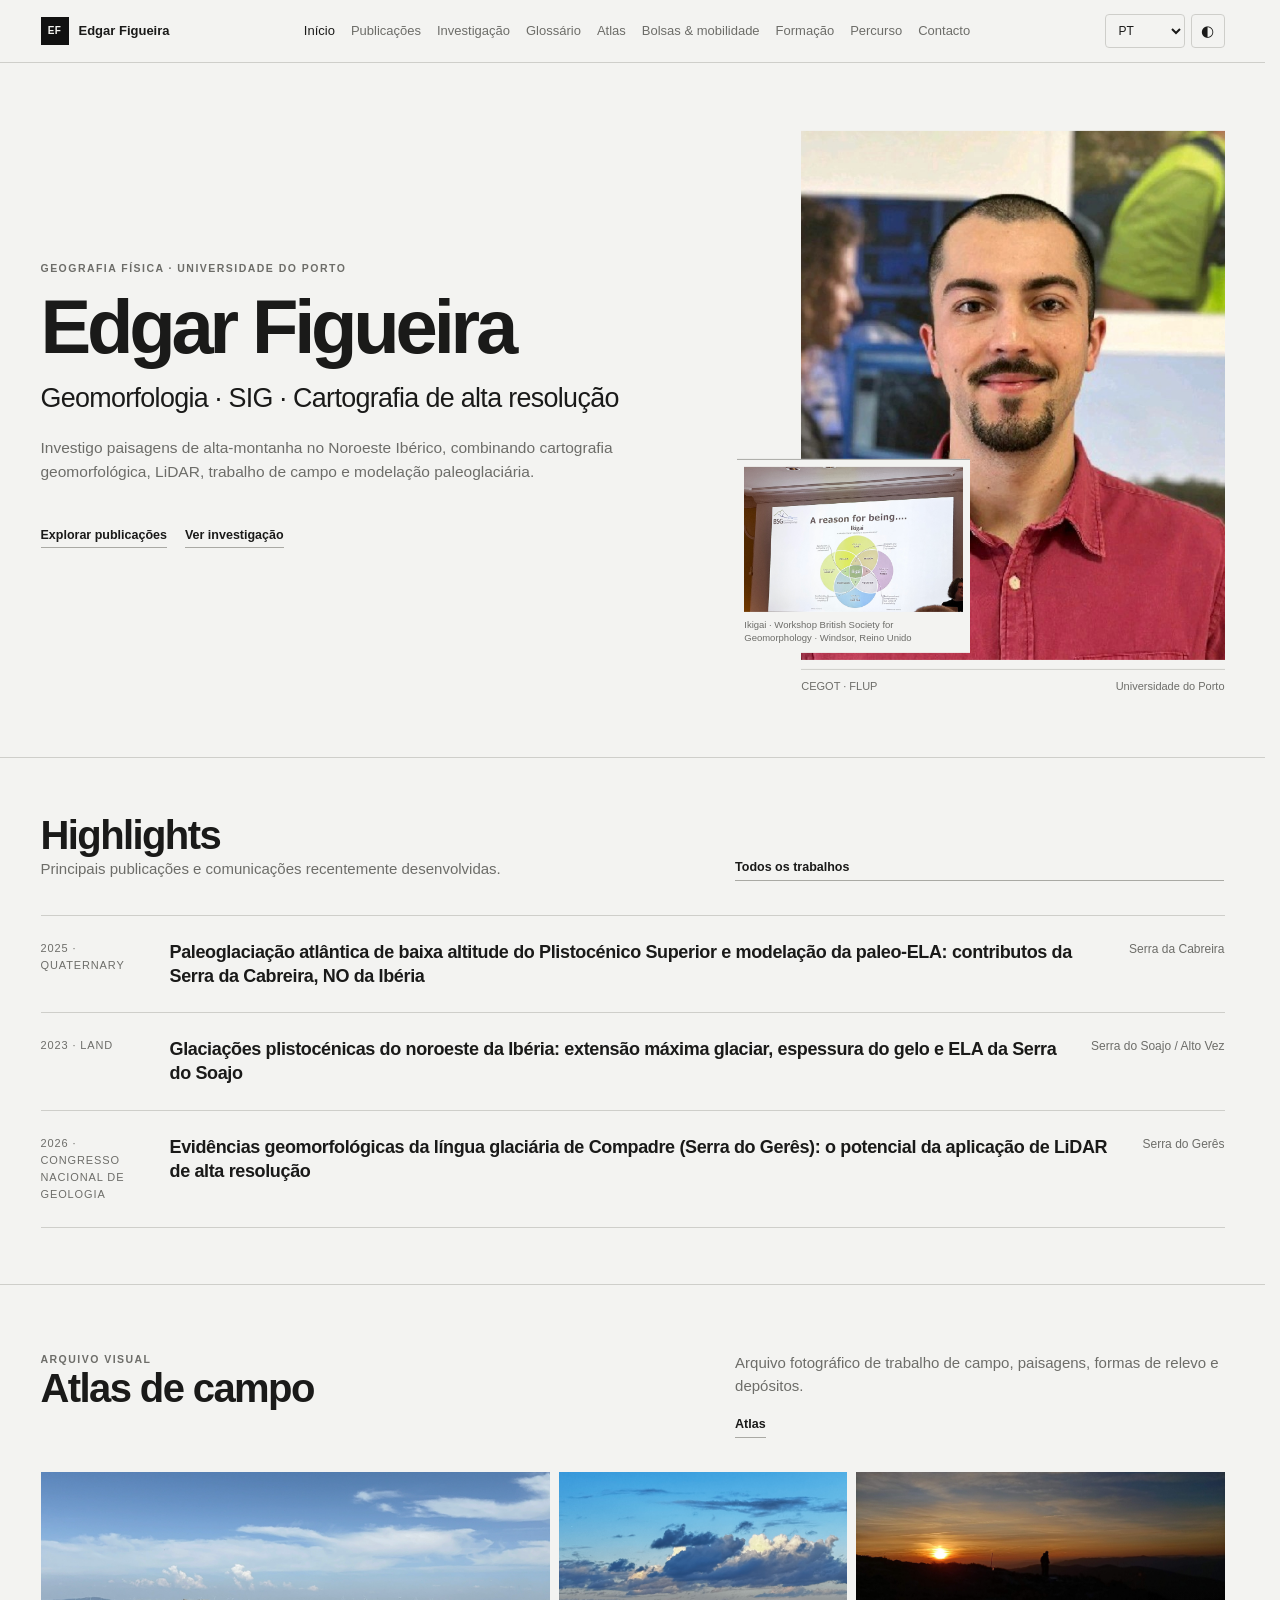
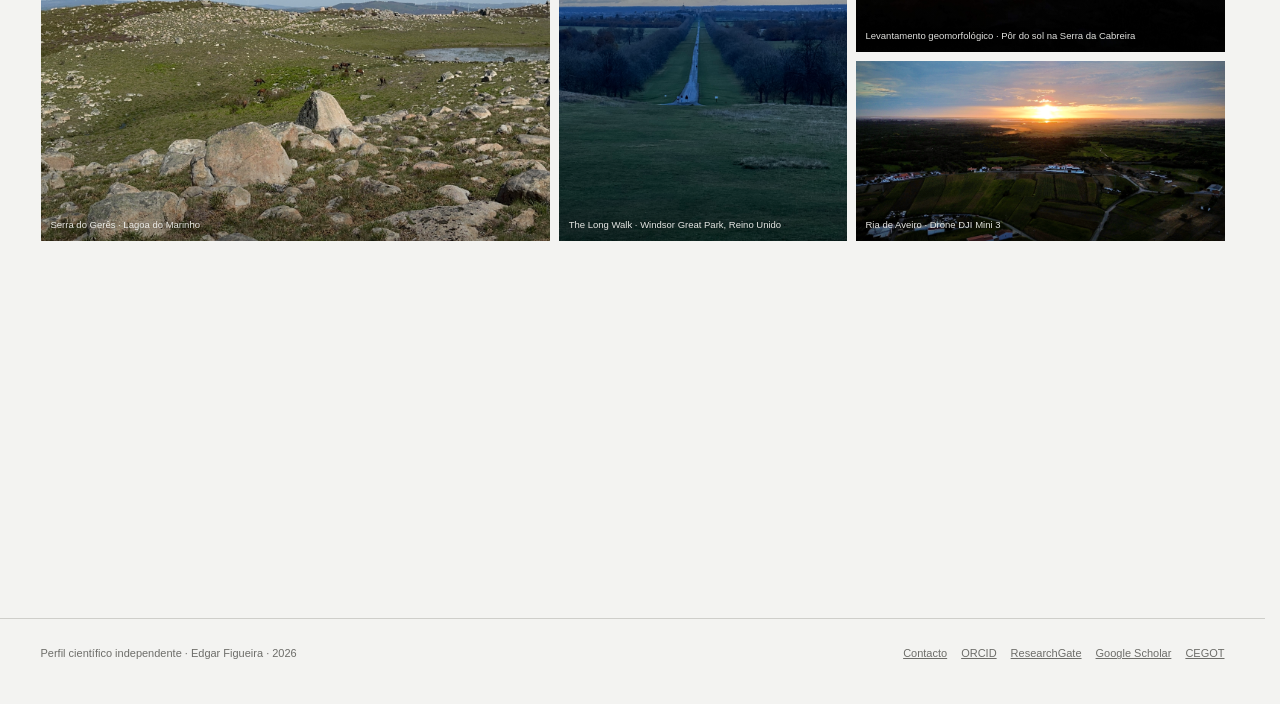
==== commit fdf258ee: "Turning portfolio searchable Turning portfolio searchable" ====
--- a/index.html
+++ b/index.html
@@ -9,6 +9,23 @@
 <meta content="Portefólio científico de Edgar Figueira — geomorfologia glaciária, SIG, LiDAR e reconstrução paleoglaciária no Noroeste Ibérico." data-i18n-content="home_meta_description" name="description"/>
 <title data-i18n="home_meta_title">Edgar Figueira · Portefólio científico</title>
 <link data-site-favicon="1" href="assets/favicon.svg" rel="icon" type="image/svg+xml"/>
+<!-- SEO & social metadata -->
+<meta name="robots" content="index,follow,max-image-preview:large,max-snippet:-1,max-video-preview:-1"/>
+<meta name="author" content="Edgar Figueira"/>
+<link rel="canonical" href="https://edgarfigueira.github.io/portfolio/" data-seo-canonical="1"/>
+<meta property="og:type" content="website" data-seo-og-type="1"/>
+<meta property="og:site_name" content="Edgar Figueira · Scientific Portfolio" data-seo-site-name="1"/>
+<meta property="og:title" content="Edgar Figueira · Portefólio científico" data-seo-title="1"/>
+<meta property="og:description" content="Portefólio científico de Edgar Figueira — geomorfologia glaciária, SIG, LiDAR e reconstrução paleoglaciária no Noroeste Ibérico." data-seo-description="1"/>
+<meta property="og:url" content="https://edgarfigueira.github.io/portfolio/" data-seo-url="1"/>
+<meta property="og:locale" content="pt_PT" data-seo-locale="1"/>
+<meta property="og:image" content="https://edgarfigueira.github.io/portfolio/assets/me.jpeg" data-seo-image="1"/>
+<meta property="og:image:alt" content="Edgar Figueira" data-seo-image-alt="1"/>
+<meta name="twitter:card" content="summary_large_image"/>
+<meta name="twitter:title" content="Edgar Figueira · Portefólio científico" data-seo-twitter-title="1"/>
+<meta name="twitter:description" content="Portefólio científico de Edgar Figueira — geomorfologia glaciária, SIG, LiDAR e reconstrução paleoglaciária no Noroeste Ibérico." data-seo-twitter-description="1"/>
+<meta name="twitter:image" content="https://edgarfigueira.github.io/portfolio/assets/me.jpeg" data-seo-twitter-image="1"/>
+<!-- End SEO & social metadata -->
 </head>
 <body>
 <a class="skip-link" data-i18n="skip" href="#main"></a>
--- a/styles.css
+++ b/styles.css
@@ -1014,7 +1014,7 @@
 	}
 }
 /* V4 — spatial index uses centroids + bounding-box navigation only */
-.study-centroid {
+.study-point {
 	stroke: var(--text) !important;
 	fill: var(--text) !important;
 	transition:
@@ -1045,7 +1045,7 @@
 }
 
 /* V4.1 — robust per-work spatial index */
-.study-centroid {
+.study-point {
 	cursor: pointer;
 }
 .leaflet-tooltip {
